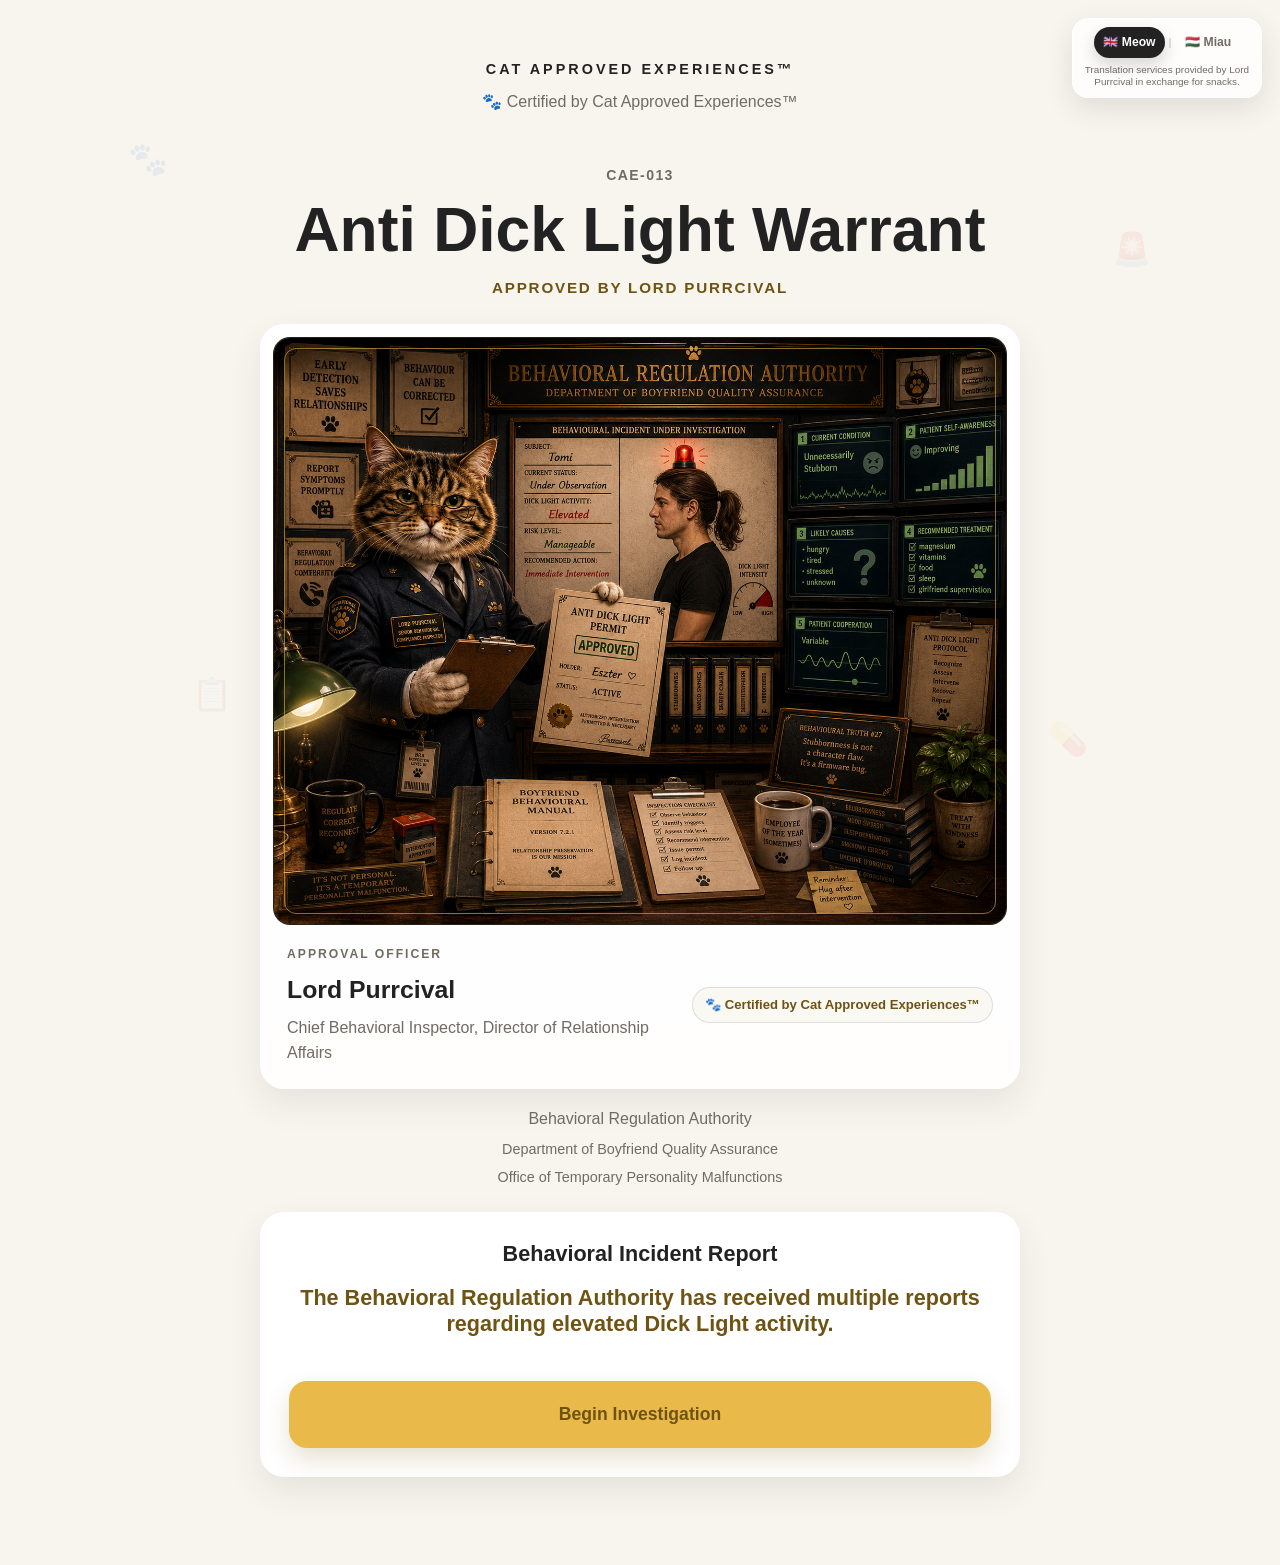
==== anti-dick-light-warrant/index.html @ 10f5e9b6 "Add anti dick light warrant coupon" ====
<!DOCTYPE html>
<html lang="en">
<head>
    <meta charset="UTF-8">
    <meta name="viewport" content="width=device-width, initial-scale=1.0">
    <title>Anti Dick Light Warrant | Cat Approved Experiences™</title>

    <link rel="stylesheet" href="../shared/style.css">
</head>
<body data-coupon="antiDickLight" data-coupon-id="CAE-013">

<div class="floating floating1">🐾</div>
<div class="floating floating2">🚨</div>
<div class="floating floating3">📋</div>
<div class="floating floating4">💊</div>

<aside class="translator is-visible" aria-label="Cat Approved Experiences translation services" data-i18n-aria-label="translatorAriaLabel">
    <div class="language-switcher" role="group" aria-label="Language switcher" data-i18n-aria-label="languageSwitcherAriaLabel">
        <button class="lang active" type="button" data-lang="en" aria-pressed="true">
            <span aria-hidden="true">🇬🇧</span>
            <span>Meow</span>
        </button>

        <span class="language-divider" aria-hidden="true">|</span>

        <button class="lang" type="button" data-lang="hu" aria-pressed="false">
            <span aria-hidden="true">🇭🇺</span>
            <span>Miau</span>
        </button>
    </div>

    <div class="translator-note" data-i18n="translatorNote">
        Translation services provided by Lord Purrcival in exchange for snacks.
    </div>
</aside>

<main class="container">

    <header class="site-header">

        <div class="brand">

            <div class="brand-title">
                CAT APPROVED EXPERIENCES™
            </div>

            <div class="certification" data-i18n="certification">
                🐾 Certified by Cat Approved Experiences™
            </div>

        </div>

    </header>

    <section class="hero permit-hero court-hero" aria-labelledby="coupon-title">

        <div class="coupon-id">
            CAE-013
        </div>

        <h1 id="coupon-title" data-i18n="title">
            Anti Dick Light Warrant
        </h1>

        <p class="approval-statement" data-i18n="approvedByLord">
            Approved by Lord Purrcival
        </p>

        <article class="approval-officer" aria-labelledby="approval-officer-name">

            <div class="approval-officer-media">
                <img
                    class="approval-officer-portrait"
                    src="../shared/images/lord-purrcival/anti-dick-light-warrant.png"
                    alt="Lord Purrcival approving the Anti Dick Light Warrant"
                    data-i18n-alt="approvalOfficerPortraitAlt"
                    width="1402"
                    height="1122"
                >
            </div>

            <div class="approval-officer-details">

                <div class="approval-label" data-i18n="approvalOfficerLabel">
                    APPROVAL OFFICER
                </div>

                <h2 id="approval-officer-name" class="approval-officer-name" data-i18n="approver">
                    Lord Purrcival
                </h2>

                <div class="approval-officer-title" data-i18n="directorTitle">
                    Chief Behavioral Inspector, Director of Relationship Affairs
                </div>

                <div class="approval-officer-certification" data-i18n="certification">
                    🐾 Certified by Cat Approved Experiences™
                </div>

            </div>

        </article>

        <div class="department" data-i18n="department">
            Behavioral Regulation Authority
        </div>

        <div class="department division" data-i18n="division">
            Department of Boyfriend Quality Assurance
        </div>

        <div class="department division" data-i18n="office">
            Office of Temporary Personality Malfunctions
        </div>

    </section>

    <section class="card court-intro" aria-labelledby="incident-title">

        <h2 id="incident-title" data-i18n="incidentTitle">
            Behavioral Incident Report
        </h2>

        <p class="court-question" data-i18n="incidentMessage">
            The Behavioral Regulation Authority has received multiple reports regarding elevated Dick Light activity.
        </p>

        <button
            class="redeem-button"
            type="button"
            data-legislation-start
            data-i18n="beginInvestigation"
            aria-busy="false"
        >
            Begin Investigation
        </button>

    </section>

    <section class="request-transition court-transition" data-court-transition aria-live="polite" hidden>

        <div class="request-transition-panel">

            <div class="request-transition-stamp" aria-hidden="true">
                🚨
            </div>

            <div class="request-eyebrow" data-i18n="investigationTransitionTitle">
                Opening Behavioral Investigation
            </div>

            <div class="transition-messages" data-court-transition-messages></div>

        </div>

    </section>

    <div class="court-stages" data-court-stages hidden>

        <section class="card" aria-labelledby="assessment-title">

            <h2 id="assessment-title" data-i18n="assessmentTitle">
                Behavioral Assessment
            </h2>

            <ul class="credential-checks intervention-checks">

                <li data-i18n="symptomStubbornness">☑ Unnecessary stubbornness</li>
                <li data-i18n="symptomCertainty">☑ Excessive certainty</li>
                <li data-i18n="symptomGrumpiness">☑ Unexplained grumpiness</li>
                <li data-i18n="symptomSighing">☑ Dramatic sighing</li>
                <li data-i18n="symptomFacts">☑ Refusal to admit obvious facts</li>
                <li data-i18n="symptomMalfunction">☑ General boyfriend malfunction</li>

            </ul>

            <p class="court-finding" data-i18n="patternIdentified">
                A concerning pattern has been identified.
            </p>

        </section>

        <section class="card" aria-labelledby="root-cause-title">

            <h2 id="root-cause-title" data-i18n="rootCauseTitle">
                Root Cause Analysis
            </h2>

            <div class="doctrine-grid">

                <article class="doctrine-card">
                    <h3 data-i18n="likelyCausesTitle">Likely Causes</h3>
                    <ul class="diagnostic-list">
                        <li data-i18n="causeHunger">Hunger</li>
                        <li data-i18n="causeFatigue">Fatigue</li>
                        <li data-i18n="causeStress">Stress</li>
                        <li data-i18n="causeMagnesium">Low magnesium</li>
                        <li data-i18n="causeVitamins">Low vitamin levels</li>
                        <li data-i18n="causeAnomaly">Unknown boyfriend anomaly</li>
                    </ul>
                </article>

                <article class="doctrine-card">
                    <h3 data-i18n="monitoringTitle">Monitoring Status</h3>
                    <p data-i18n="monitoringStatus">
                        Further monitoring recommended.
                    </p>
                </article>

                <article class="doctrine-card">
                    <h3 data-i18n="qualityOfficeTitle">Quality Office Note</h3>
                    <p data-i18n="qualityOfficeText">
                        Temporary personality malfunctions should be addressed before symptoms worsen.
                    </p>
                </article>

            </div>

        </section>

        <section class="card certificate-card" aria-labelledby="authorization-title">

            <h2 id="authorization-title" data-i18n="authorizationTitle">
                Intervention Authorization
            </h2>

            <div class="status approved wellness-status" data-i18n="approved">
                APPROVED
            </div>

            <p data-i18n="authorizationMessage">
                The holder is hereby authorized to apply corrective measures.
            </p>

        </section>

        <section class="card" aria-labelledby="interventions-title">

            <h2 id="interventions-title" data-i18n="interventionsTitle">
                Authorized Interventions
            </h2>

            <ul class="approved-activities intervention-list">

                <li data-i18n="interventionLight">☑ Inform him that the light is active</li>
                <li data-i18n="interventionDifficult">☑ Tell him he is being difficult</li>
                <li data-i18n="interventionCalm">☑ Tell him to calm down</li>
                <li data-i18n="interventionStubborn">☑ Tell him to stop being stubborn</li>
                <li data-i18n="interventionRecalibration">☑ Request immediate recalibration</li>
                <li data-i18n="interventionIgnore">☑ Temporarily ignore him</li>
                <li data-i18n="interventionCuddles">☑ Deploy emergency cuddles</li>
                <li data-i18n="interventionMagnesium">☑ Administer magnesium</li>
                <li data-i18n="interventionVitamins">☑ Administer vitamins</li>
                <li data-i18n="interventionFood">☑ Recommend food</li>
                <li data-i18n="interventionHydration">☑ Recommend hydration</li>
                <li data-i18n="interventionSleep">☑ Recommend sleep</li>
                <li data-i18n="interventionSupervision">☑ Apply girlfriend supervision</li>

            </ul>

        </section>

        <section class="card legal-authority-card" aria-labelledby="legal-title">

            <h2 id="legal-title" data-i18n="legalTitle">
                Legal Wording
            </h2>

            <p data-i18n="legalText1">
                The Behavioral Regulation Authority recognizes the existence of a recurring condition known as Elevated Dick Light Activity.
            </p>

            <p data-i18n="legalText2">
                The condition may manifest through stubbornness, grumpiness, unsolicited expertise, excessive confidence, or other temporary boyfriend malfunctions.
            </p>

            <p data-i18n="legalText3">
                The holder of this authorization is therefore granted intervention rights for the purpose of restoring acceptable operational behaviour.
            </p>

            <p data-i18n="legalText4">
                The Authority strongly recommends early treatment.
            </p>

        </section>

        <section class="card" aria-labelledby="diagnostics-title">

            <h2 id="diagnostics-title" data-i18n="diagnosticsTitle">
                Diagnostic Monitors
            </h2>

            <div class="credential-monitor-grid">

                <article
                    class="monitor-card diagnostic-trigger-card"
                    data-easter-trigger
                    data-easter-output="#advancedDiagnostics"
                >
                    <h3 data-i18n="dickLightStatusTitle">Dick Light Status</h3>
                    <dl>
                        <div>
                            <dt data-i18n="currentStateLabel">Current State</dt>
                            <dd data-i18n="currentStateValue">ACTIVE</dd>
                        </div>
                    </dl>
                </article>

                <article class="monitor-card">
                    <h3 data-i18n="estimatedCauseTitle">Estimated Cause</h3>
                    <dl>
                        <div>
                            <dt data-i18n="causeUnknownLabel">Current Estimate</dt>
                            <dd data-i18n="causeUnknownValue">Unknown</dd>
                        </div>
                        <div>
                            <dt data-i18n="preventableLabel">Preventability</dt>
                            <dd data-i18n="preventableValue">Likely Preventable</dd>
                        </div>
                    </dl>
                </article>

                <article
                    class="monitor-card diagnostic-trigger-card"
                    data-easter-trigger
                    data-easter-output="#medicalOpinion"
                >
                    <h3 data-i18n="recommendedTreatmentTitle">Recommended Treatment</h3>
                    <ul class="diagnostic-list">
                        <li data-i18n="treatmentMagnesium">Magnesium</li>
                        <li data-i18n="treatmentVitamins">Vitamins</li>
                        <li data-i18n="treatmentFood">Food</li>
                        <li data-i18n="treatmentSleep">Sleep</li>
                        <li data-i18n="treatmentSupervision">Girlfriend Supervision</li>
                    </ul>
                </article>

            </div>

            <div class="credential-monitor-grid diagnostic-secondary-grid">

                <article class="monitor-card">
                    <h3 data-i18n="successRateTitle">Historical Success Rate</h3>
                    <dl>
                        <div>
                            <dt data-i18n="interventionSuccessfulLabel">Intervention Successful</dt>
                            <dd data-i18n="interventionSuccessfulValue">87%</dd>
                        </div>
                        <div>
                            <dt data-i18n="patientCooperationLabel">Patient Cooperation</dt>
                            <dd data-i18n="patientCooperationValue">Questionable</dd>
                        </div>
                    </dl>
                </article>

                <article class="monitor-card">
                    <h3 data-i18n="governmentNoticeTitle">Government Notice</h3>
                    <p data-i18n="governmentNoticeText">
                        The holder is encouraged to act swiftly before symptoms worsen.
                    </p>
                </article>

            </div>

            <section
                id="advancedDiagnostics"
                class="court-notice diagnostic-notice"
                data-easter-output
                aria-live="polite"
                hidden
            >
                <div class="court-notice-title" data-i18n="advancedDiagnosticsTitle">
                    Advanced Diagnostics
                </div>

                <p data-i18n="advancedDiagnosticsText">
                    Root Cause: Still investigating.
                </p>
            </section>

            <section
                id="medicalOpinion"
                class="court-notice diagnostic-notice"
                data-easter-output
                aria-live="polite"
                hidden
            >
                <div class="court-notice-title" data-i18n="medicalOpinionTitle">
                    Independent Review Board Findings
                </div>

                <p data-i18n="medicalOpinionText">
                    Patient may simply be hungry.
                </p>
            </section>

        </section>

        <section class="card emotional-card" aria-labelledby="emotional-title">

            <h2 id="emotional-title" data-i18n="emotionalTitle">
                Final Emotional Message
            </h2>

            <p data-i18n="emotionalLine1">
                Sometimes I get grumpy.
            </p>

            <p data-i18n="emotionalLine2">
                Sometimes I get stubborn.
            </p>

            <p data-i18n="emotionalLine3">
                Sometimes I become harder to deal with than I should be.
            </p>

            <p data-i18n="emotionalLine4">
                You never have to pretend otherwise.
            </p>

            <p data-i18n="emotionalLine5">
                Thank you for loving me anyway.
            </p>

            <p class="secondary-emotional-line" data-i18n="secondaryLine">
                Official intervention rights permanently granted.
            </p>

        </section>

    </div>

</main>

<script src="../shared/translations.js"></script>
<script src="../shared/app.js"></script>

</body>
</html>
---- shared/style.css ----
:root{
    --paper:#f8f5ef;
    --surface:#ffffff;
    --ink:#222222;
    --muted:#706b63;
    --line:rgba(34,34,34,.12);
    --shadow:0 14px 34px rgba(52,45,34,.09);
    --gold:#e9b949;
    --gold-dark:#6f5312;
    --approved:#e7f8e7;
    --approved-ink:#1e642d;
}

*{
    margin:0;
    padding:0;
    box-sizing:border-box;
}

html{
    scroll-behavior:smooth;
}

body{
    font-family:-apple-system,BlinkMacSystemFont,"Segoe UI",sans-serif;
    background:var(--paper);
    color:var(--ink);
    min-height:100vh;
    line-height:1.55;
}

button,
input,
select,
textarea{
    font:inherit;
}

button{
    border:none;
}

[hidden]{
    display:none !important;
}

.container{
    width:min(760px,92%);
    margin:auto;
    padding:48px 0 88px;
}

.site-header{
    padding-top:10px;
}

.brand{
    text-align:center;
    margin-bottom:30px;
}

.brand-title{
    font-size:0.9rem;
    letter-spacing:3px;
    font-weight:700;
}

.certification{
    margin-top:10px;
    color:var(--muted);
}

.translator{
    position:fixed;
    top:18px;
    right:18px;
    z-index:20;
    width:190px;
    padding:8px;
    border:1px solid rgba(255,255,255,.82);
    border-radius:16px;
    background:rgba(255,255,255,.78);
    box-shadow:0 10px 28px rgba(52,45,34,.12);
    backdrop-filter:blur(14px);
    -webkit-backdrop-filter:blur(14px);
    transform:translateY(0);
    opacity:1;
    transition:opacity .24s ease, transform .24s ease, visibility .24s ease;
}

.translator.is-hidden{
    visibility:hidden;
    opacity:0;
    transform:translateY(-10px);
}

.language-switcher{
    display:flex;
    align-items:center;
    justify-content:center;
    gap:4px;
}

.language-divider{
    color:rgba(34,34,34,.28);
    font-size:.72rem;
    line-height:1;
}

.lang{
    display:inline-flex;
    align-items:center;
    justify-content:center;
    gap:4px;
    min-height:28px;
    padding:5px 8px;
    border:1px solid transparent;
    border-radius:999px;
    background:transparent;
    color:var(--muted);
    font-size:.76rem;
    font-weight:650;
    cursor:pointer;
    transition:background .2s ease, color .2s ease, border-color .2s ease, box-shadow .2s ease, transform .2s ease;
}

.lang:hover{
    color:var(--ink);
    background:rgba(34,34,34,.05);
}

.lang.active{
    background:var(--ink);
    color:white;
    box-shadow:0 7px 16px rgba(34,34,34,.18);
}

.translator-note{
    margin-top:6px;
    color:var(--muted);
    font-size:.62rem;
    line-height:1.25;
    text-align:center;
}

[data-coupon-content]{
    transition:opacity .3s ease, filter .3s ease, transform .3s ease;
}

[data-coupon-content].is-softening{
    opacity:.34;
    filter:saturate(.75);
    transform:scale(.992);
    pointer-events:none;
}

.hero{
    text-align:center;
    margin-top:50px;
}

.permit-hero{
    display:grid;
    justify-items:center;
}

.coupon-id{
    color:var(--muted);
    margin-bottom:10px;
    font-size:.88rem;
    font-weight:700;
    letter-spacing:1.4px;
}

h1{
    font-size:clamp(2.45rem,3.9rem,3.9rem);
    line-height:1.05;
}

.approval-statement{
    margin-top:14px;
    color:var(--gold-dark);
    font-size:.95rem;
    font-weight:800;
    letter-spacing:1.8px;
    text-transform:uppercase;
}

.department{
    margin-top:18px;
    color:var(--muted);
}

.approval-officer{
    width:100%;
    margin-top:24px;
    padding:10px;
    border:1px solid rgba(255,255,255,.76);
    border-radius:24px;
    background:linear-gradient(180deg, rgba(255,255,255,.96), rgba(255,255,255,.88));
    box-shadow:var(--shadow);
    text-align:left;
}

.approval-officer-media{
    position:relative;
    display:block;
    width:100%;
    padding:0;
    overflow:hidden;
    border:1px solid rgba(34,34,34,.1);
    border-radius:17px;
    background:#2a2119;
    box-shadow:inset 0 0 0 1px rgba(255,255,255,.18);
}

button.approval-officer-media{
    cursor:pointer;
}

.approval-officer-media::before{
    position:absolute;
    inset:10px;
    z-index:1;
    content:"";
    border:1px solid rgba(233,185,73,.58);
    border-radius:12px;
    pointer-events:none;
}

.approval-officer-portrait{
    display:block;
    width:100%;
    height:auto;
    border-radius:16px;
}

.approval-officer-details{
    display:grid;
    gap:12px;
    padding:18px 12px 8px;
    text-align:center;
}

.approval-label{
    color:var(--muted);
    font-size:0.76rem;
    font-weight:750;
    letter-spacing:2px;
}

.approval-officer-name{
    font-size:1.55rem;
    line-height:1.15;
}

.approval-officer-title{
    color:var(--muted);
}

.approval-officer-certification{
    justify-self:center;
    display:inline-flex;
    align-items:center;
    max-width:100%;
    padding:9px 12px;
    border:1px solid var(--line);
    border-radius:999px;
    background:rgba(248,245,239,.72);
    color:var(--gold-dark);
    font-size:.82rem;
    font-weight:750;
    line-height:1.2;
}

.card{
    margin-top:24px;
    background:var(--surface);
    padding:28px;
    border:1px solid rgba(255,255,255,.68);
    border-radius:24px;
    box-shadow:var(--shadow);
}

.card h2{
    margin-bottom:18px;
    font-size:1.35rem;
    line-height:1.2;
}

.status{
    display:inline-block;
    padding:10px 16px;
    border-radius:12px;
    margin-bottom:15px;
    font-size:.82rem;
    font-weight:800;
    letter-spacing:.7px;
}

.approved{
    background:var(--approved);
    color:var(--approved-ink);
}

.benefits,
.legal-list{
    margin-left:20px;
}

.legal-list{
    margin-top:1rem;
}

.benefits li,
.legal-list li{
    margin-bottom:10px;
}

.archive-card.is-visible{
    animation:request-screen-in .32s ease both;
}

.archive-file{
    padding:18px;
    border:1px solid rgba(34,34,34,.14);
    border-radius:16px;
    background:
        linear-gradient(180deg, rgba(248,245,239,.88), rgba(239,232,218,.78)),
        var(--paper);
    color:var(--ink);
    box-shadow:inset 0 0 0 1px rgba(255,255,255,.34);
}

.archive-case-number{
    display:inline-flex;
    padding:7px 10px;
    border:1px solid rgba(34,34,34,.14);
    border-radius:999px;
    background:rgba(255,255,255,.48);
    color:var(--gold-dark);
    font-size:.78rem;
    font-weight:900;
    letter-spacing:.8px;
    text-transform:uppercase;
}

.archive-file dl{
    display:grid;
    gap:14px;
    margin-top:18px;
}

.archive-file dt{
    color:var(--muted);
    font-size:.78rem;
    font-weight:850;
    letter-spacing:.8px;
    text-transform:uppercase;
}

.archive-file dd{
    margin-top:4px;
    font-weight:750;
}

.diagnostic-list{
    display:grid;
    gap:8px;
    margin-top:12px;
    margin-left:18px;
    color:var(--muted);
}

.intervention-checks li,
.intervention-list li{
    color:var(--gold-dark);
}

.diagnostic-trigger-card{
    cursor:pointer;
}

.diagnostic-secondary-grid{
    margin-top:14px;
}

.diagnostic-notice{
    margin-top:14px;
}

.court-hero{
    margin-bottom:24px;
}

.court-intro{
    text-align:center;
}

.court-question{
    margin-bottom:14px;
    color:var(--gold-dark);
    font-size:1.35rem;
    font-weight:850;
    line-height:1.2;
}

.court-transition{
    margin-top:24px;
}

.court-stages{
    animation:request-screen-in .34s ease both;
}

.easter-portrait-button{
    appearance:none;
}

.court-notice{
    width:100%;
    margin-top:18px;
    padding:16px;
    border:1px solid rgba(233,185,73,.42);
    border-radius:18px;
    background:rgba(255,255,255,.86);
    box-shadow:var(--shadow);
    text-align:center;
}

.court-notice.is-visible{
    animation:verdict-pop .32s ease both;
}

.court-notice-title{
    color:var(--gold-dark);
    font-size:.78rem;
    font-weight:900;
    letter-spacing:1.6px;
    text-transform:uppercase;
}

.court-notice p{
    margin-top:8px;
    color:var(--muted);
    font-weight:750;
}

.evidence-grid,
.doctrine-grid,
.statistics-grid{
    display:grid;
    grid-template-columns:repeat(3, minmax(0, 1fr));
    gap:14px;
}

.evidence-card,
.doctrine-card,
.stat-box{
    padding:16px;
    border:1px solid var(--line);
    border-radius:18px;
    background:rgba(248,245,239,.66);
}

.evidence-card h3,
.doctrine-card h3{
    font-size:1rem;
    line-height:1.25;
}

.evidence-chain{
    display:grid;
    gap:10px;
    margin-top:16px;
    margin-left:0;
    list-style:none;
    color:var(--muted);
    font-size:.9rem;
}

.evidence-chain li{
    position:relative;
    padding-left:22px;
}

.evidence-chain li::before{
    position:absolute;
    left:0;
    top:.55em;
    content:"";
    width:8px;
    height:8px;
    border-radius:50%;
    background:var(--gold);
    box-shadow:0 0 0 4px rgba(233,185,73,.16);
}

.evidence-chain li + li::after{
    position:absolute;
    left:3px;
    top:-12px;
    content:"";
    width:2px;
    height:14px;
    background:rgba(233,185,73,.34);
}

.evidence-status{
    margin-top:16px;
    padding:9px 10px;
    border-radius:12px;
    background:rgba(255,255,255,.72);
    color:var(--gold-dark);
    font-size:.78rem;
    font-weight:900;
    letter-spacing:.8px;
    text-transform:uppercase;
}

.court-finding{
    margin-top:18px;
    padding:16px;
    border:1px solid rgba(233,185,73,.28);
    border-radius:16px;
    background:rgba(233,185,73,.1);
    color:var(--gold-dark);
    font-weight:800;
}

.case-law-list{
    display:grid;
    gap:12px;
}

.case-law-item,
.database-row{
    display:flex;
    align-items:center;
    justify-content:space-between;
    gap:14px;
    padding:14px 16px;
    border:1px solid var(--line);
    border-radius:16px;
    background:rgba(248,245,239,.66);
}

.case-law-item strong,
.database-row strong{
    color:var(--approved-ink);
    font-size:.8rem;
    letter-spacing:.8px;
    text-transform:uppercase;
}

.doctrine-card p{
    margin-top:10px;
    color:var(--muted);
    font-size:.92rem;
}

.verdict-card{
    position:relative;
    overflow:hidden;
    text-align:center;
}

.verdict-card::before{
    position:absolute;
    inset:12px;
    content:"";
    border:1px solid rgba(233,185,73,.3);
    border-radius:18px;
    pointer-events:none;
}

.verdict-stamp{
    display:grid;
    place-items:center;
    width:74px;
    height:74px;
    margin:0 auto 16px;
    border:1px solid rgba(233,185,73,.72);
    border-radius:50%;
    background:rgba(248,245,239,.86);
    color:var(--gold-dark);
    font-size:1.8rem;
    box-shadow:0 10px 20px rgba(52,45,34,.12);
    animation:verdict-pop .42s ease both;
}

.verdict-text{
    margin:10px 0 18px;
    color:var(--approved-ink);
    font-size:clamp(2rem, 8vw, 3.5rem);
    font-weight:950;
    letter-spacing:.8px;
    line-height:1;
    animation:verdict-pop .46s .12s ease both;
}

.certificate-card{
    background:
        linear-gradient(180deg, rgba(255,255,255,.97), rgba(255,255,255,.9)),
        linear-gradient(135deg, rgba(233,185,73,.16), rgba(255,255,255,0));
}

.certificate-grid{
    display:grid;
    grid-template-columns:repeat(2, minmax(0, 1fr));
    gap:14px;
}

.certificate-grid div{
    padding:16px;
    border:1px solid var(--line);
    border-radius:16px;
    background:rgba(248,245,239,.66);
}

.certificate-grid dt,
.stat-box span{
    color:var(--muted);
    font-size:.78rem;
    font-weight:850;
    letter-spacing:.8px;
    text-transform:uppercase;
}

.certificate-grid dd,
.stat-box strong{
    margin-top:6px;
    color:var(--ink);
    font-size:1.3rem;
    font-weight:900;
}

.stat-box{
    text-align:center;
}

.stat-box strong{
    display:block;
    color:var(--approved-ink);
    font-size:2rem;
}

.emotional-card{
    text-align:center;
}

.emotional-card h2{
    color:var(--gold-dark);
}

.emotional-card p{
    font-size:1.25rem;
    font-weight:750;
}

.emotional-card p + p{
    margin-top:8px;
}

.wellness-container{
    width:min(720px,92%);
}

.wellness-hero h1{
    max-width:660px;
}

.division{
    margin-top:6px;
    font-size:.9rem;
}

.wellness-intro,
.wellness-card,
.authorization-card,
.legal-authority-card,
.wellness-emotional-card{
    background:linear-gradient(180deg, rgba(255,255,255,.98), rgba(255,255,255,.9));
}

.wellness-intro{
    text-align:center;
}

.wellness-lead{
    color:var(--muted);
    font-size:1.16rem;
}

.wellness-button{
    background:#d9c889;
    color:#5c4810;
    box-shadow:0 12px 24px rgba(92,72,16,.14);
}

.wellness-transition-panel{
    gap:14px;
}

.wellness-stamp{
    background:rgba(248,245,239,.92);
}

.wellness-stages{
    animation:request-screen-in .48s ease both;
}

.findings-list{
    display:grid;
    gap:14px;
}

.finding-item{
    padding:18px;
    border:1px solid rgba(34,34,34,.1);
    border-radius:18px;
    background:rgba(248,245,239,.66);
}

.finding-item span{
    color:var(--gold-dark);
    font-size:.78rem;
    font-weight:900;
    letter-spacing:1.2px;
    text-transform:uppercase;
}

.finding-item p{
    margin-top:8px;
    color:var(--ink);
    font-size:1.04rem;
}

.continue-link{
    margin-top:20px;
    text-decoration:none;
}

.approved-activities{
    display:grid;
    grid-template-columns:repeat(2, minmax(0, 1fr));
    gap:10px;
    margin:0;
    list-style:none;
}

.approved-activities li{
    padding:12px 14px;
    border:1px solid var(--line);
    border-radius:14px;
    background:rgba(248,245,239,.66);
    color:var(--approved-ink);
    font-weight:800;
}

.reassurance-panel{
    display:grid;
    gap:6px;
    margin-top:18px;
    padding:18px;
    border:1px solid rgba(233,185,73,.28);
    border-radius:18px;
    background:rgba(233,185,73,.1);
    color:var(--gold-dark);
    font-weight:850;
    text-align:center;
}

.authorization-card{
    text-align:center;
}

.wellness-status{
    padding:12px 22px;
    border-radius:999px;
}

.authorization-card p{
    max-width:560px;
    margin-right:auto;
    margin-left:auto;
    color:var(--muted);
    font-size:1.08rem;
}

.authorization-card p + p,
.legal-authority-card p + p{
    margin-top:10px;
}

.wellness-monitor-grid{
    display:grid;
    grid-template-columns:repeat(3, minmax(0, 1fr));
    gap:14px;
}

.monitor-card{
    padding:16px;
    border:1px solid var(--line);
    border-radius:18px;
    background:rgba(248,245,239,.66);
}

.monitor-card h3{
    font-size:1rem;
}

.monitor-card dl{
    display:grid;
    gap:12px;
    margin-top:14px;
}

.monitor-card dt{
    color:var(--muted);
    font-size:.76rem;
    font-weight:850;
    letter-spacing:.8px;
    text-transform:uppercase;
}

.monitor-card dd{
    margin-top:4px;
    color:var(--ink);
    font-weight:850;
}

.wellness-emotional-card{
    border-color:rgba(233,185,73,.28);
}

.wellness-emotional-card p{
    max-width:620px;
    margin-right:auto;
    margin-left:auto;
}

.secondary-emotional-line{
    margin-top:18px !important;
    color:var(--gold-dark);
    font-size:1.1rem !important;
}

.credential-container{
    width:min(740px,92%);
}

.credential-hero h1{
    max-width:690px;
}

.credential-intro{
    text-align:center;
}

.credential-lead{
    color:var(--muted);
    font-size:1.16rem;
}

.credential-button{
    background:#dfc66f;
    color:#60470b;
    box-shadow:0 12px 24px rgba(96,71,11,.16);
}

.credential-stages{
    animation:request-screen-in .42s ease both;
}

.credential-checks{
    display:grid;
    grid-template-columns:repeat(2, minmax(0, 1fr));
    gap:10px;
    margin:0;
    list-style:none;
}

.credential-checks li{
    padding:13px 14px;
    border:1px solid var(--line);
    border-radius:14px;
    background:rgba(248,245,239,.66);
    color:var(--approved-ink);
    font-weight:850;
}

.credential-finding{
    margin-top:18px;
    padding:16px;
    border:1px solid rgba(233,185,73,.28);
    border-radius:18px;
    background:rgba(233,185,73,.1);
    color:var(--gold-dark);
    font-weight:850;
    text-align:center;
}

.credential-determination-card{
    text-align:center;
}

.credential-status{
    margin-top:10px;
    padding:12px 22px;
    border-radius:999px;
}

.priority-pass-card{
    background:
        linear-gradient(180deg, rgba(255,255,255,.98), rgba(255,255,255,.9)),
        linear-gradient(135deg, rgba(233,185,73,.18), rgba(255,255,255,0));
}

.official-pass{
    position:relative;
    overflow:hidden;
    margin-top:6px;
    padding:22px;
    border:1px solid rgba(233,185,73,.48);
    border-radius:20px;
    background:
        linear-gradient(145deg, rgba(34,34,34,.94), rgba(66,52,25,.9)),
        var(--ink);
    color:white;
    box-shadow:0 18px 34px rgba(52,45,34,.18);
}

.official-pass::before{
    position:absolute;
    inset:12px;
    content:"";
    border:1px solid rgba(233,185,73,.42);
    border-radius:14px;
    pointer-events:none;
}

.official-pass-header{
    position:relative;
    z-index:1;
    display:flex;
    align-items:center;
    justify-content:space-between;
    gap:14px;
    color:rgba(255,255,255,.72);
    font-size:.72rem;
    font-weight:850;
    letter-spacing:1.4px;
}

.official-pass-header strong{
    color:var(--gold);
}

.official-pass-title{
    position:relative;
    z-index:1;
    margin-top:20px;
    color:var(--gold);
    font-size:1.65rem;
    font-weight:900;
    line-height:1.12;
}

.official-pass-fields{
    position:relative;
    z-index:1;
    display:grid;
    grid-template-columns:repeat(2, minmax(0, 1fr));
    gap:12px;
    margin-top:22px;
}

.official-pass-fields div{
    padding:13px;
    border:1px solid rgba(255,255,255,.14);
    border-radius:14px;
    background:rgba(255,255,255,.08);
}

.official-pass-fields dt{
    color:rgba(255,255,255,.64);
    font-size:.72rem;
    font-weight:850;
    letter-spacing:.8px;
    text-transform:uppercase;
}

.official-pass-fields dd{
    margin-top:5px;
    color:white;
    font-size:1.04rem;
    font-weight:850;
}

.credential-monitor-grid{
    display:grid;
    grid-template-columns:repeat(3, minmax(0, 1fr));
    gap:14px;
}

.credential-emotional-card{
    border-color:rgba(233,185,73,.3);
}

.action-button,
.redeem-button,
.secondary-button{
    position:relative;
    cursor:pointer;
    isolation:isolate;
    transition:transform .18s ease, box-shadow .18s ease, background .18s ease, opacity .18s ease;
}

.action-button:hover,
.redeem-button:hover,
.secondary-button:hover{
    transform:translateY(-1px);
}

.action-button{
    margin-top:20px;
    padding:14px 20px;
    border-radius:14px;
    background:var(--ink);
    color:white;
    font-weight:700;
    box-shadow:0 10px 20px rgba(34,34,34,.13);
}

.action-button:disabled,
.redeem-button:disabled{
    cursor:progress;
    opacity:.72;
    transform:none;
}

.redeem-button{
    width:100%;
    margin-top:30px;
    padding:20px;
    font-size:1.1rem;
    border-radius:18px;
    background:var(--gold);
    color:var(--gold-dark);
    font-weight:800;
    box-shadow:0 12px 24px rgba(125,92,12,.18);
}

.secondary-button{
    display:inline-flex;
    align-items:center;
    justify-content:center;
    min-height:40px;
    padding:10px 14px;
    border:1px solid var(--line);
    border-radius:999px;
    background:rgba(255,255,255,.72);
    color:var(--muted);
    font-size:.88rem;
    font-weight:750;
}

.action-output{
    display:grid;
    gap:8px;
    margin-top:20px;
    line-height:1.7;
}

.action-status-line{
    position:relative;
    padding:10px 12px 10px 34px;
    border:1px solid var(--line);
    border-radius:12px;
    background:rgba(248,245,239,.62);
    color:var(--muted);
    font-size:.94rem;
}

.action-status-line::before{
    position:absolute;
    left:12px;
    top:50%;
    content:"";
    width:8px;
    height:8px;
    border-radius:50%;
    background:var(--gold);
    box-shadow:0 0 0 4px rgba(233,185,73,.18);
    transform:translateY(-50%);
}

.action-result{
    margin-top:6px;
    padding:16px;
    border-radius:16px;
}

.action-result-title{
    font-size:.86rem;
    font-weight:900;
    letter-spacing:.8px;
}

.action-result-body{
    margin-top:8px;
}

.action-result-detail{
    display:grid;
    gap:2px;
    margin-top:12px;
}

.action-result-detail-label{
    color:var(--approved-ink);
    font-size:.82rem;
    font-weight:800;
}

.action-result-detail-value{
    font-weight:800;
}

.request-transition{
    margin-top:24px;
}

.request-transition-panel{
    display:grid;
    justify-items:center;
    gap:18px;
    padding:30px;
    border:1px solid rgba(255,255,255,.76);
    border-radius:24px;
    background:linear-gradient(180deg, rgba(255,255,255,.98), rgba(255,255,255,.9));
    box-shadow:var(--shadow);
    text-align:center;
    animation:transition-panel-in .28s ease both;
}

.request-transition.is-complete .request-transition-panel{
    animation:transition-panel-out .24s ease both;
}

.request-transition-stamp{
    display:grid;
    place-items:center;
    width:64px;
    height:64px;
    border:1px solid rgba(233,185,73,.72);
    border-radius:50%;
    background:rgba(248,245,239,.86);
    color:var(--gold-dark);
    font-size:1.45rem;
    box-shadow:0 10px 20px rgba(52,45,34,.12);
}

.transition-messages{
    display:grid;
    gap:8px;
    width:100%;
}

.transition-message{
    position:relative;
    padding:10px 12px;
    border:1px solid var(--line);
    border-radius:12px;
    background:rgba(248,245,239,.62);
    color:var(--muted);
    font-size:.94rem;
    animation:transition-message-in .24s ease both;
}

.transition-message:last-child{
    color:var(--gold-dark);
    font-weight:800;
}

.request-screen{
    margin-top:38px;
    animation:request-screen-in .32s ease both;
}

.request-panel{
    margin-top:18px;
    padding:30px;
    border:1px solid rgba(255,255,255,.72);
    border-radius:24px;
    background:linear-gradient(180deg, rgba(255,255,255,.97), rgba(255,255,255,.9));
    box-shadow:var(--shadow);
}

.request-eyebrow{
    color:var(--gold-dark);
    font-size:.78rem;
    font-weight:850;
    letter-spacing:1.8px;
}

.request-panel h1{
    margin-top:8px;
    font-size:2.15rem;
}

.request-greeting{
    margin-top:18px;
    padding:18px;
    border:1px solid var(--line);
    border-radius:18px;
    background:rgba(248,245,239,.72);
    color:var(--muted);
}

.request-greeting p + p,
.request-confirmation-copy p + p{
    margin-top:8px;
}

.request-form{
    display:grid;
    gap:24px;
    margin-top:26px;
}

.request-form fieldset{
    display:grid;
    gap:16px;
    min-width:0;
    padding:0;
    border:0;
}

.request-form legend{
    margin-bottom:4px;
    font-size:1.05rem;
    font-weight:800;
}

.form-grid{
    display:grid;
    grid-template-columns:repeat(3, minmax(0, 1fr));
    gap:14px;
}

.request-form label{
    display:grid;
    gap:7px;
    color:var(--muted);
    font-size:.9rem;
    font-weight:750;
}

.request-form input,
.request-form select,
.request-form textarea{
    width:100%;
    min-height:46px;
    padding:11px 12px;
    border:1px solid var(--line);
    border-radius:14px;
    background:rgba(255,255,255,.86);
    color:var(--ink);
    outline:none;
    transition:border-color .18s ease, box-shadow .18s ease, background .18s ease;
}

.request-form textarea{
    resize:vertical;
    min-height:130px;
}

.request-form input:focus,
.request-form select:focus,
.request-form textarea:focus{
    border-color:rgba(233,185,73,.75);
    background:white;
    box-shadow:0 0 0 4px rgba(233,185,73,.16);
}

.form-note{
    color:var(--muted);
    font-size:.88rem;
}

.form-errors{
    display:grid;
    gap:8px;
    margin:0;
    padding:14px 14px 14px 34px;
    border:1px solid rgba(125,45,34,.2);
    border-radius:14px;
    background:rgba(255,244,240,.78);
    color:#7d2d22;
    font-size:.92rem;
}

.request-submit-button{
    margin-top:0;
}

.request-confirmation{
    border-color:rgba(30,100,45,.16);
}

.request-confirmation-copy{
    margin-top:6px;
    padding:18px;
    border:1px solid rgba(30,100,45,.16);
    border-radius:18px;
    background:var(--approved);
    color:var(--approved-ink);
}

.request-confirmation h2{
    margin-top:24px;
    margin-bottom:14px;
    font-size:1.25rem;
}

.request-summary{
    display:grid;
    gap:10px;
}

.request-summary-row{
    display:grid;
    grid-template-columns:minmax(120px,.42fr) minmax(0,1fr);
    gap:14px;
    padding:12px;
    border:1px solid var(--line);
    border-radius:14px;
    background:rgba(248,245,239,.58);
}

.request-summary dt{
    color:var(--muted);
    font-size:.82rem;
    font-weight:800;
}

.request-summary dd{
    min-width:0;
    overflow-wrap:anywhere;
    color:var(--ink);
}

.floating{
    position:fixed;
    opacity:.08;
    font-size:2rem;
    pointer-events:none;
}

.floating1{top:15%;left:10%;}
.floating2{top:25%;right:10%;}
.floating3{bottom:20%;left:15%;}
.floating4{bottom:15%;right:15%;}

@keyframes transition-panel-in{
    from{
        opacity:0;
        transform:translateY(10px) scale(.99);
    }

    to{
        opacity:1;
        transform:translateY(0) scale(1);
    }
}

@keyframes transition-panel-out{
    from{
        opacity:1;
        transform:translateY(0);
    }

    to{
        opacity:0;
        transform:translateY(-8px);
    }
}

@keyframes transition-message-in{
    from{
        opacity:0;
        transform:translateY(6px);
    }

    to{
        opacity:1;
        transform:translateY(0);
    }
}

@keyframes request-screen-in{
    from{
        opacity:0;
        transform:translateY(10px);
    }

    to{
        opacity:1;
        transform:translateY(0);
    }
}

@keyframes verdict-pop{
    from{
        opacity:0;
        transform:scale(.94);
    }

    to{
        opacity:1;
        transform:scale(1);
    }
}

@media (min-width:721px){
    .approval-officer{
        padding:12px;
    }

    .approval-officer-details{
        grid-template-columns:minmax(0,1fr) auto;
        align-items:center;
        column-gap:22px;
        padding:20px 14px 10px;
        text-align:left;
    }

    .approval-officer-certification{
        justify-self:end;
        grid-row:1 / span 3;
        grid-column:2;
        white-space:nowrap;
    }
}

@media (hover:hover) and (pointer:fine){
    a,
    button,
    [role="button"],
    input[type="button"],
    input[type="submit"],
    input[type="reset"]{
        cursor:pointer;
    }

    .action-button::after,
    .redeem-button::after,
    .secondary-button::after,
    .lang::after{
        position:absolute;
        z-index:2;
        content:"🐾";
        display:grid;
        place-items:center;
        width:22px;
        height:22px;
        border:1px solid rgba(34,34,34,.08);
        border-radius:50%;
        background:rgba(255,255,255,.86);
        box-shadow:0 8px 18px rgba(52,45,34,.12);
        color:var(--gold-dark);
        font-size:.72rem;
        line-height:1;
        pointer-events:none;
        opacity:0;
        transform:translate3d(4px,4px,0) scale(.86) rotate(-8deg);
        transition:opacity .2s ease, transform .2s ease;
    }

    .action-button::after,
    .redeem-button::after,
    .secondary-button::after{
        top:-9px;
        right:-8px;
    }

    .lang{
        position:relative;
        overflow:visible;
    }

    .lang::after{
        top:-11px;
        right:-9px;
        width:18px;
        height:18px;
        font-size:.56rem;
    }

    .action-button:hover::after,
    .action-button:focus-visible::after,
    .redeem-button:hover::after,
    .redeem-button:focus-visible::after,
    .secondary-button:hover::after,
    .secondary-button:focus-visible::after,
    .lang:hover::after,
    .lang:focus-visible::after{
        opacity:1;
        transform:translate3d(0,0,0) scale(1) rotate(-8deg);
    }

    .action-button:hover,
    .action-button:focus-visible{
        box-shadow:0 14px 24px rgba(34,34,34,.17);
    }

    .redeem-button:hover,
    .redeem-button:focus-visible{
        box-shadow:0 16px 28px rgba(125,92,12,.22);
    }

    .secondary-button:hover,
    .secondary-button:focus-visible{
        box-shadow:0 10px 20px rgba(52,45,34,.08);
    }

    .lang:hover,
    .lang:focus-visible{
        transform:translateY(-1px);
    }
}

@media (max-width:720px){
    .container{
        width:min(440px,90%);
        padding:30px 0 104px;
    }

    .site-header{
        padding-top:0;
    }

    .brand{
        margin-bottom:26px;
    }

    .brand-title{
        font-size:.72rem;
        letter-spacing:2px;
    }

    .certification{
        font-size:.86rem;
    }

    .translator{
        top:auto;
        right:50%;
        bottom:18px;
        width:auto;
        max-width:calc(100vw - 28px);
        padding:7px 9px;
        border-radius:999px;
        transform:translateX(50%) translateY(0);
    }

    .translator.is-hidden{
        transform:translateX(50%) translateY(14px);
    }

    .translator-note{
        display:none;
    }

    .language-switcher{
        gap:5px;
        white-space:nowrap;
    }

    .language-divider{
        font-size:.82rem;
    }

    .lang{
        min-height:34px;
        padding:7px 10px;
        font-size:.84rem;
    }

    .hero{
        margin-top:38px;
    }

    h1{
        font-size:2.75rem;
    }

    .approval-statement{
        max-width:280px;
        font-size:.82rem;
        letter-spacing:1.25px;
    }

    .approval-officer,
    .card,
    .request-panel,
    .request-transition-panel{
        border-radius:20px;
    }

    .approval-officer{
        padding:8px;
    }

    .approval-officer-media{
        border-radius:15px;
    }

    .approval-officer-media::before{
        inset:8px;
        border-radius:10px;
    }

    .approval-officer-portrait{
        border-radius:14px;
    }

    .approval-officer-details{
        padding:16px 8px 6px;
    }

    .approval-officer-name{
        font-size:1.38rem;
    }

    .approval-officer-certification{
        border-radius:16px;
    }

    .card,
    .request-panel,
    .request-transition-panel{
        padding:24px;
    }

    .action-button{
        width:100%;
    }

    .form-grid{
        grid-template-columns:1fr;
    }

    .request-panel h1{
        font-size:1.85rem;
    }

    .request-summary-row{
        grid-template-columns:1fr;
        gap:4px;
    }

    .evidence-grid,
    .doctrine-grid,
    .statistics-grid,
    .certificate-grid{
        grid-template-columns:1fr;
    }

    .case-law-item,
    .database-row{
        align-items:flex-start;
        flex-direction:column;
    }

    .verdict-text{
        font-size:2.05rem;
    }

    .court-question,
    .emotional-card p{
        font-size:1.12rem;
    }

    .approved-activities,
    .wellness-monitor-grid,
    .credential-checks,
    .official-pass-fields,
    .credential-monitor-grid{
        grid-template-columns:1fr;
    }

    .wellness-lead,
    .credential-lead,
    .authorization-card p{
        font-size:1rem;
    }

    .official-pass{
        padding:20px;
    }

    .official-pass-header{
        align-items:flex-start;
        flex-direction:column;
        gap:6px;
    }

    .official-pass-title{
        font-size:1.42rem;
    }
}

@media (max-width:390px){
    .approval-officer-certification{
        display:flex;
        align-items:flex-start;
    }
}

@media (prefers-reduced-motion:reduce){
    html{
        scroll-behavior:auto;
    }

    [data-coupon-content]{
        transition:none;
    }

    *,
    *::before,
    *::after{
        transition-duration:.01ms !important;
        animation-duration:.01ms !important;
        animation-iteration-count:1 !important;
    }
}
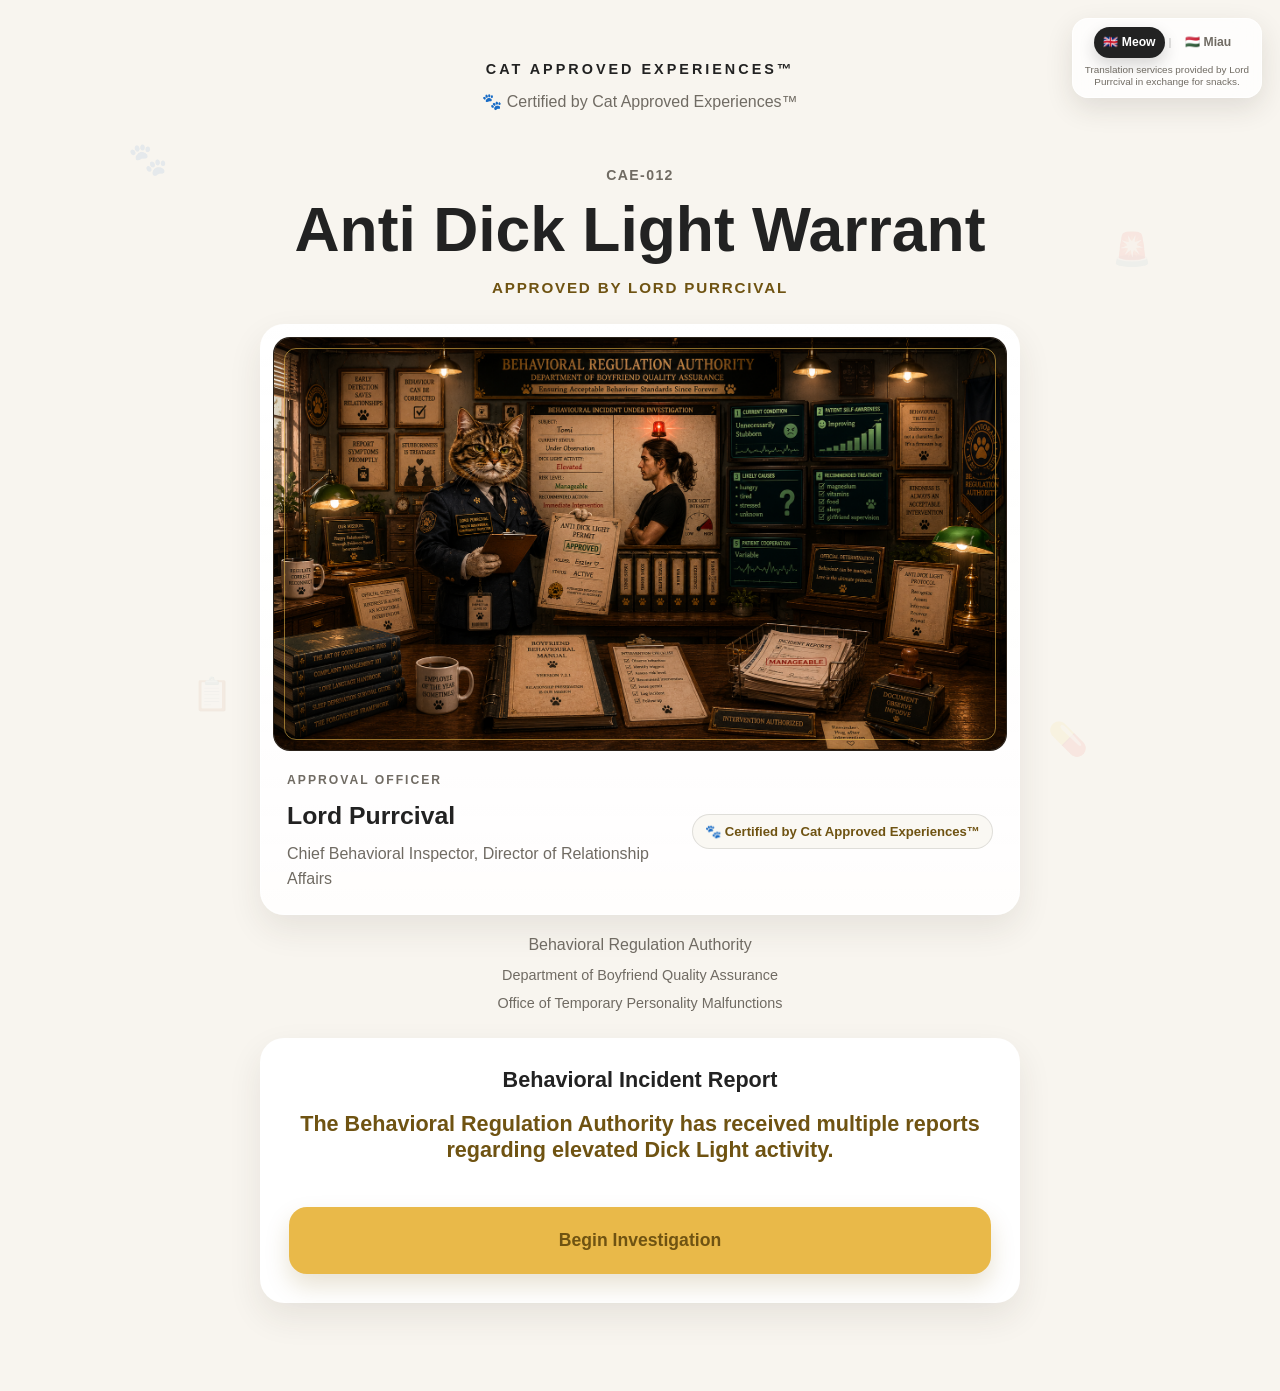
==== commit dfc7ac0b: "Add main catalogue landing page" ====
--- a/anti-dick-light-warrant/index.html
+++ b/anti-dick-light-warrant/index.html
@@ -5,9 +5,11 @@
     <meta name="viewport" content="width=device-width, initial-scale=1.0">
     <title>Anti Dick Light Warrant | Cat Approved Experiences™</title>
 
+    <link rel="icon" href="../shared/icons/favicon.svg" type="image/svg+xml">
+
     <link rel="stylesheet" href="../shared/style.css">
 </head>
-<body data-coupon="antiDickLight" data-coupon-id="CAE-013">
+<body data-coupon="antiDickLight" data-coupon-id="CAE-012">
 
 <div class="floating floating1">🐾</div>
 <div class="floating floating2">🚨</div>
@@ -55,7 +57,7 @@
     <section class="hero permit-hero court-hero" aria-labelledby="coupon-title">
 
         <div class="coupon-id">
-            CAE-013
+            CAE-012
         </div>
 
         <h1 id="coupon-title" data-i18n="title">
@@ -74,8 +76,8 @@
                     src="../shared/images/lord-purrcival/anti-dick-light-warrant.png"
                     alt="Lord Purrcival approving the Anti Dick Light Warrant"
                     data-i18n-alt="approvalOfficerPortraitAlt"
-                    width="1402"
-                    height="1122"
+                    width="1536"
+                    height="1024"
                 >
             </div>
 
--- a/shared/style.css
+++ b/shared/style.css
@@ -1064,6 +1064,152 @@
     color:var(--muted);
     font-size:.88rem;
     font-weight:750;
+}
+
+.catalogue-container{
+    width:min(1120px,92%);
+}
+
+.index-hero{
+    gap:24px;
+}
+
+.index-hero h1{
+    max-width:760px;
+    margin-right:auto;
+    margin-left:auto;
+}
+
+.index-officer{
+    margin-top:8px;
+}
+
+.welcome-letter p,
+.notice-card p{
+    max-width:72ch;
+}
+
+.welcome-letter p + p,
+.notice-card p + p{
+    margin-top:14px;
+}
+
+.letter-signature{
+    margin-top:28px;
+    padding-top:20px;
+    border-top:1px solid var(--line);
+    color:var(--gold-dark);
+    font-weight:700;
+}
+
+.catalogue-section{
+    margin-top:32px;
+}
+
+.catalogue-heading{
+    max-width:720px;
+    margin:0 auto 22px;
+    text-align:center;
+}
+
+.catalogue-heading h2{
+    margin-top:10px;
+    font-size:clamp(2rem, 7vw, 4rem);
+    line-height:.95;
+}
+
+.catalogue-heading p{
+    margin-top:14px;
+    color:var(--muted);
+}
+
+.catalogue-grid{
+    display:grid;
+    grid-template-columns:repeat(3, minmax(0, 1fr));
+    align-items:start;
+    gap:18px;
+}
+
+.catalogue-card{
+    display:flex;
+    overflow:hidden;
+    border:1px solid var(--line);
+    border-radius:18px;
+    background:rgba(255,255,255,.82);
+    box-shadow:var(--shadow);
+    flex-direction:column;
+}
+
+.catalogue-card img{
+    display:block;
+    width:100%;
+    height:auto;
+    padding:24px 18px;
+    object-fit:contain;
+    object-position:center;
+    background:linear-gradient(180deg, rgba(248,245,239,.9), rgba(255,255,255,.58));
+    border-bottom:1px solid var(--line);
+}
+
+.catalogue-card-body{
+    display:flex;
+    padding:18px;
+    flex-direction:column;
+}
+
+.catalogue-card h3{
+    margin-top:10px;
+    font-family:Georgia,serif;
+    font-size:1.28rem;
+    line-height:1.12;
+}
+
+.catalogue-department{
+    margin-top:8px;
+    color:var(--gold-dark);
+    font-size:.78rem;
+    font-weight:800;
+    text-transform:uppercase;
+    letter-spacing:1.4px;
+}
+
+.catalogue-card-body p:not(.catalogue-department){
+    margin-top:12px;
+    color:var(--muted);
+    font-size:.94rem;
+}
+
+.catalogue-button{
+    display:inline-flex;
+    align-items:center;
+    justify-content:center;
+    min-height:44px;
+    margin-top:16px;
+    padding:11px 14px;
+    border-radius:999px;
+    background:var(--ink);
+    color:white;
+    font-size:.9rem;
+    font-weight:800;
+    text-decoration:none;
+    transition:transform .18s ease, box-shadow .18s ease, background .18s ease;
+}
+
+.catalogue-button:hover{
+    transform:translateY(-1px);
+    box-shadow:0 10px 20px rgba(34,34,34,.13);
+}
+
+.site-footer{
+    margin-top:42px;
+    padding:24px 0 0;
+    border-top:1px solid var(--line);
+    color:var(--muted);
+    text-align:center;
+}
+
+.site-footer p + p{
+    margin-top:6px;
 }
 
 .action-output{
@@ -1532,10 +1678,20 @@
     }
 }
 
+@media (max-width:980px){
+    .catalogue-grid{
+        grid-template-columns:repeat(2, minmax(0, 1fr));
+    }
+}
+
 @media (max-width:720px){
     .container{
         width:min(440px,90%);
         padding:30px 0 104px;
+    }
+
+    .catalogue-container{
+        width:min(520px,90%);
     }
 
     .site-header{
@@ -1589,6 +1745,14 @@
         font-size:.84rem;
     }
 
+    .catalogue-grid{
+        grid-template-columns:1fr;
+    }
+
+    .catalogue-heading h2{
+        font-size:2.35rem;
+    }
+
     .hero{
         margin-top:38px;
     }
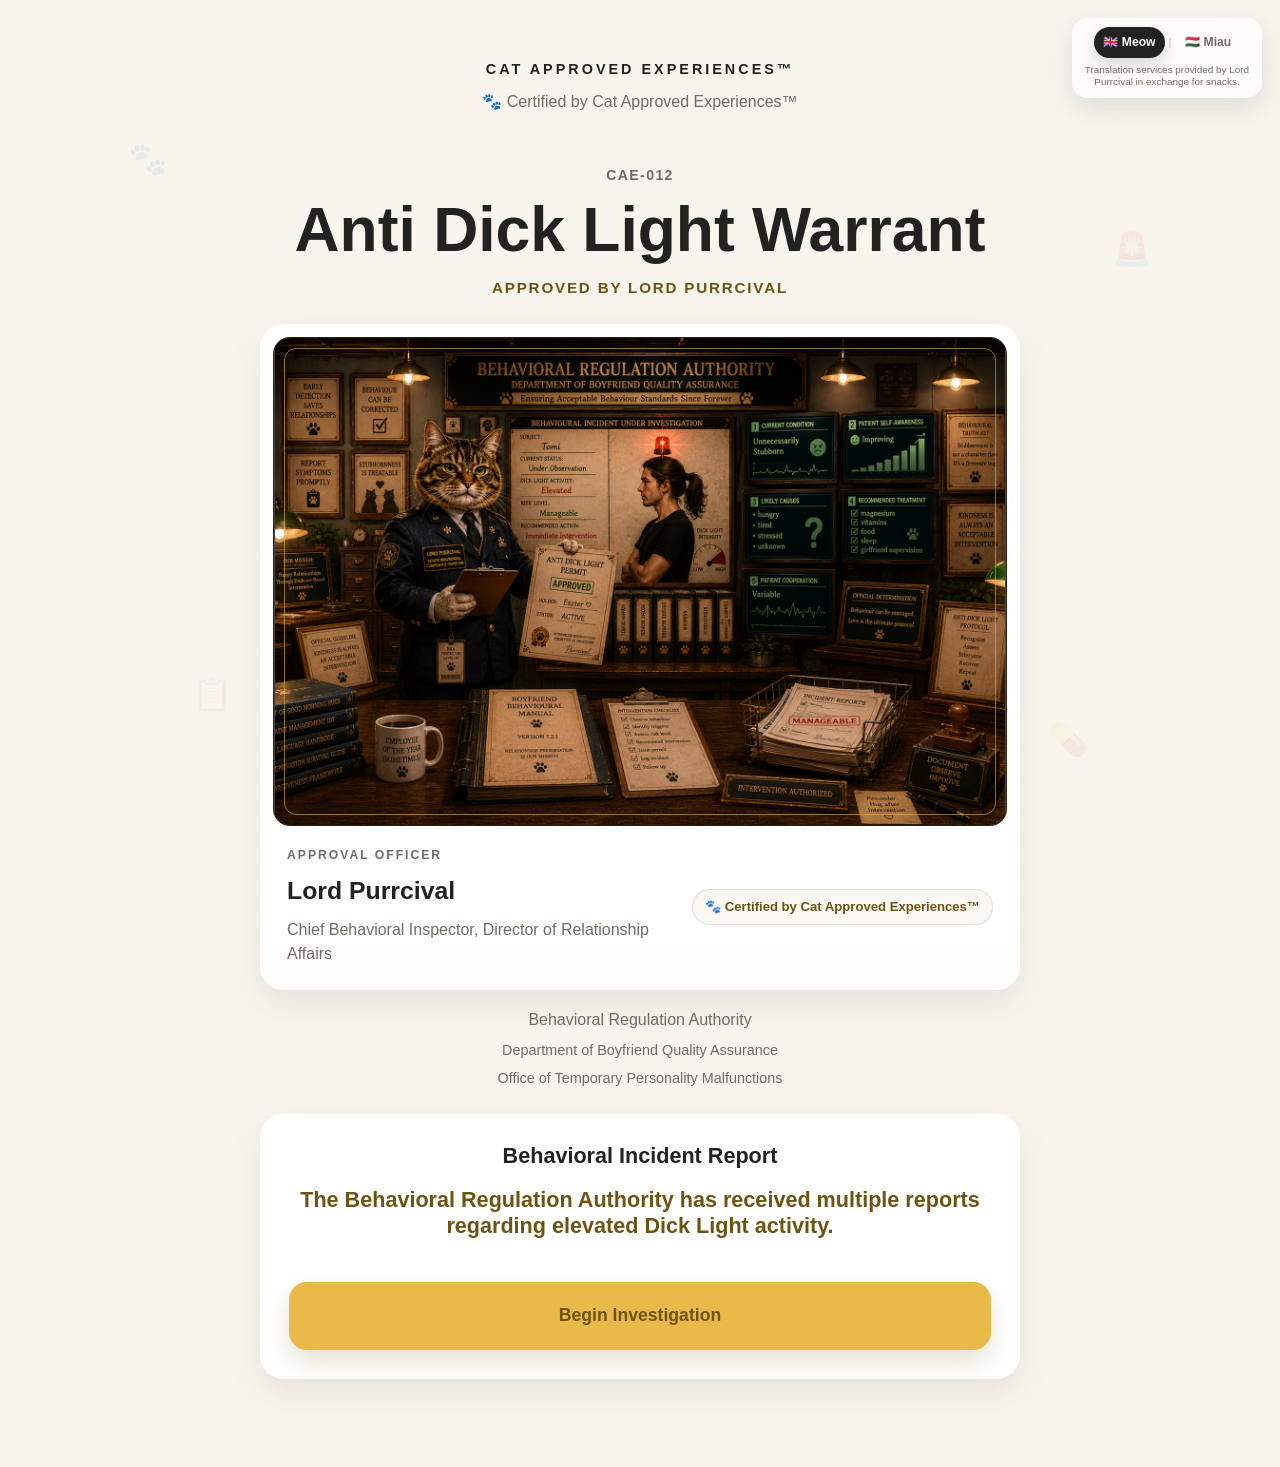
==== commit f11bc23d: "Refine catalogue interactions and artwork sizing" ====
--- a/anti-dick-light-warrant/index.html
+++ b/anti-dick-light-warrant/index.html
@@ -70,9 +70,9 @@
 
         <article class="approval-officer" aria-labelledby="approval-officer-name">
 
-            <div class="approval-officer-media">
+            <div class="approval-officer-media coupon-artwork-frame">
                 <img
-                    class="approval-officer-portrait"
+                    class="approval-officer-portrait coupon-artwork"
                     src="../shared/images/lord-purrcival/anti-dick-light-warrant.png"
                     alt="Lord Purrcival approving the Anti Dick Light Warrant"
                     data-i18n-alt="approvalOfficerPortraitAlt"
--- a/shared/style.css
+++ b/shared/style.css
@@ -204,8 +204,11 @@
 
 .approval-officer-media{
     position:relative;
-    display:block;
+    display:flex;
+    align-items:center;
+    justify-content:center;
     width:100%;
+    aspect-ratio:3 / 2;
     padding:0;
     overflow:hidden;
     border:1px solid rgba(34,34,34,.1);
@@ -231,8 +234,21 @@
 .approval-officer-portrait{
     display:block;
     width:100%;
-    height:auto;
+    height:100%;
+    object-fit:contain;
+    object-position:center;
     border-radius:16px;
+}
+
+.coupon-artwork-frame{
+    width:100%;
+    aspect-ratio:3 / 2;
+}
+
+.coupon-artwork{
+    max-width:100%;
+    max-height:100%;
+    object-fit:contain;
 }
 
 .approval-officer-details{
@@ -1131,28 +1147,130 @@
 }
 
 .catalogue-card{
-    display:flex;
+    position:relative;
+    display:block;
     overflow:hidden;
     border:1px solid var(--line);
     border-radius:18px;
     background:rgba(255,255,255,.82);
     box-shadow:var(--shadow);
+    cursor:pointer;
+    perspective:1200px;
+}
+
+.catalogue-card-inner{
+    display:grid;
+    width:100%;
+    min-height:100%;
+    transform-style:preserve-3d;
+    transition:transform .62s cubic-bezier(.2,.72,.2,1);
+}
+
+.catalogue-card.is-processing .catalogue-card-inner{
+    transform:rotateY(180deg);
+}
+
+.catalogue-card-face{
+    grid-area:1 / 1;
+    min-width:0;
+    backface-visibility:hidden;
+    -webkit-backface-visibility:hidden;
+}
+
+.catalogue-card-front{
+    display:flex;
+    min-height:100%;
     flex-direction:column;
 }
 
-.catalogue-card img{
+.catalogue-card-back{
+    position:relative;
+    display:flex;
+    min-height:100%;
+    padding:28px 22px;
+    align-items:center;
+    justify-content:center;
+    flex-direction:column;
+    gap:12px;
+    overflow:hidden;
+    background:
+        linear-gradient(180deg, rgba(255,255,255,.94), rgba(248,245,239,.88)),
+        radial-gradient(circle at 50% 18%, rgba(233,185,73,.18), transparent 48%);
+    text-align:center;
+    transform:rotateY(180deg);
+}
+
+.catalogue-card-back::before{
+    position:absolute;
+    inset:14px;
+    content:"";
+    border:1px solid rgba(233,185,73,.5);
+    border-radius:13px;
+    pointer-events:none;
+}
+
+.catalogue-processing-seal{
+    display:flex;
+    width:54px;
+    height:54px;
+    align-items:center;
+    justify-content:center;
+    border:1px solid rgba(111,83,18,.24);
+    border-radius:50%;
+    background:rgba(255,255,255,.66);
+    color:var(--gold-dark);
+    font-size:1.55rem;
+    box-shadow:0 10px 22px rgba(52,45,34,.08);
+}
+
+.catalogue-processing-label{
+    color:var(--gold-dark);
+    font-size:.78rem;
+    font-weight:900;
+    letter-spacing:1.8px;
+    text-transform:uppercase;
+}
+
+.catalogue-processing-message{
+    max-width:22ch;
+    color:var(--ink);
+    font-family:Georgia,serif;
+    font-size:1.22rem;
+    line-height:1.2;
+}
+
+.catalogue-processing-support{
+    max-width:26ch;
+    color:var(--muted);
+    font-size:.88rem;
+    line-height:1.45;
+}
+
+.catalogue-card-image-frame{
+    display:flex;
+    align-items:center;
+    justify-content:center;
+    width:100%;
+    aspect-ratio:3 / 2;
+    padding:24px 18px;
+    background:linear-gradient(180deg, rgba(248,245,239,.9), rgba(255,255,255,.58));
+    border-bottom:1px solid var(--line);
+}
+
+.catalogue-card-image-frame img,
+.catalogue-card-image{
     display:block;
     width:100%;
     height:auto;
-    padding:24px 18px;
+    max-width:100%;
+    max-height:100%;
     object-fit:contain;
     object-position:center;
-    background:linear-gradient(180deg, rgba(248,245,239,.9), rgba(255,255,255,.58));
-    border-bottom:1px solid var(--line);
 }
 
 .catalogue-card-body{
     display:flex;
+    flex:1;
     padding:18px;
     flex-direction:column;
 }
@@ -1195,6 +1313,10 @@
     transition:transform .18s ease, box-shadow .18s ease, background .18s ease;
 }
 
+.catalogue-card.is-processing .catalogue-button{
+    pointer-events:none;
+}
+
 .catalogue-button:hover{
     transform:translateY(-1px);
     box-shadow:0 10px 20px rgba(34,34,34,.13);
@@ -1604,7 +1726,8 @@
     .action-button::after,
     .redeem-button::after,
     .secondary-button::after,
-    .lang::after{
+    .lang::after,
+    .catalogue-card::after{
         position:absolute;
         z-index:2;
         content:"🐾";
@@ -1645,6 +1768,12 @@
         font-size:.56rem;
     }
 
+    .catalogue-card::after{
+        top:14px;
+        right:14px;
+        z-index:5;
+    }
+
     .action-button:hover::after,
     .action-button:focus-visible::after,
     .redeem-button:hover::after,
@@ -1652,9 +1781,18 @@
     .secondary-button:hover::after,
     .secondary-button:focus-visible::after,
     .lang:hover::after,
-    .lang:focus-visible::after{
+    .lang:focus-visible::after,
+    .catalogue-card:not(.is-processing):hover::after,
+    .catalogue-card:focus-within:not(.is-processing)::after{
         opacity:1;
         transform:translate3d(0,0,0) scale(1) rotate(-8deg);
+    }
+
+    .catalogue-card.is-processing::after,
+    .catalogue-card.is-processing:hover::after,
+    .catalogue-card.is-processing:focus-within::after{
+        opacity:0;
+        transform:translate3d(4px,4px,0) scale(.86) rotate(-8deg);
     }
 
     .action-button:hover,
@@ -1893,6 +2031,18 @@
         transition:none;
     }
 
+    .catalogue-card-inner{
+        transform:none !important;
+    }
+
+    .catalogue-card.is-processing .catalogue-card-front{
+        opacity:0;
+    }
+
+    .catalogue-card.is-processing .catalogue-card-back{
+        transform:none;
+    }
+
     *,
     *::before,
     *::after{
